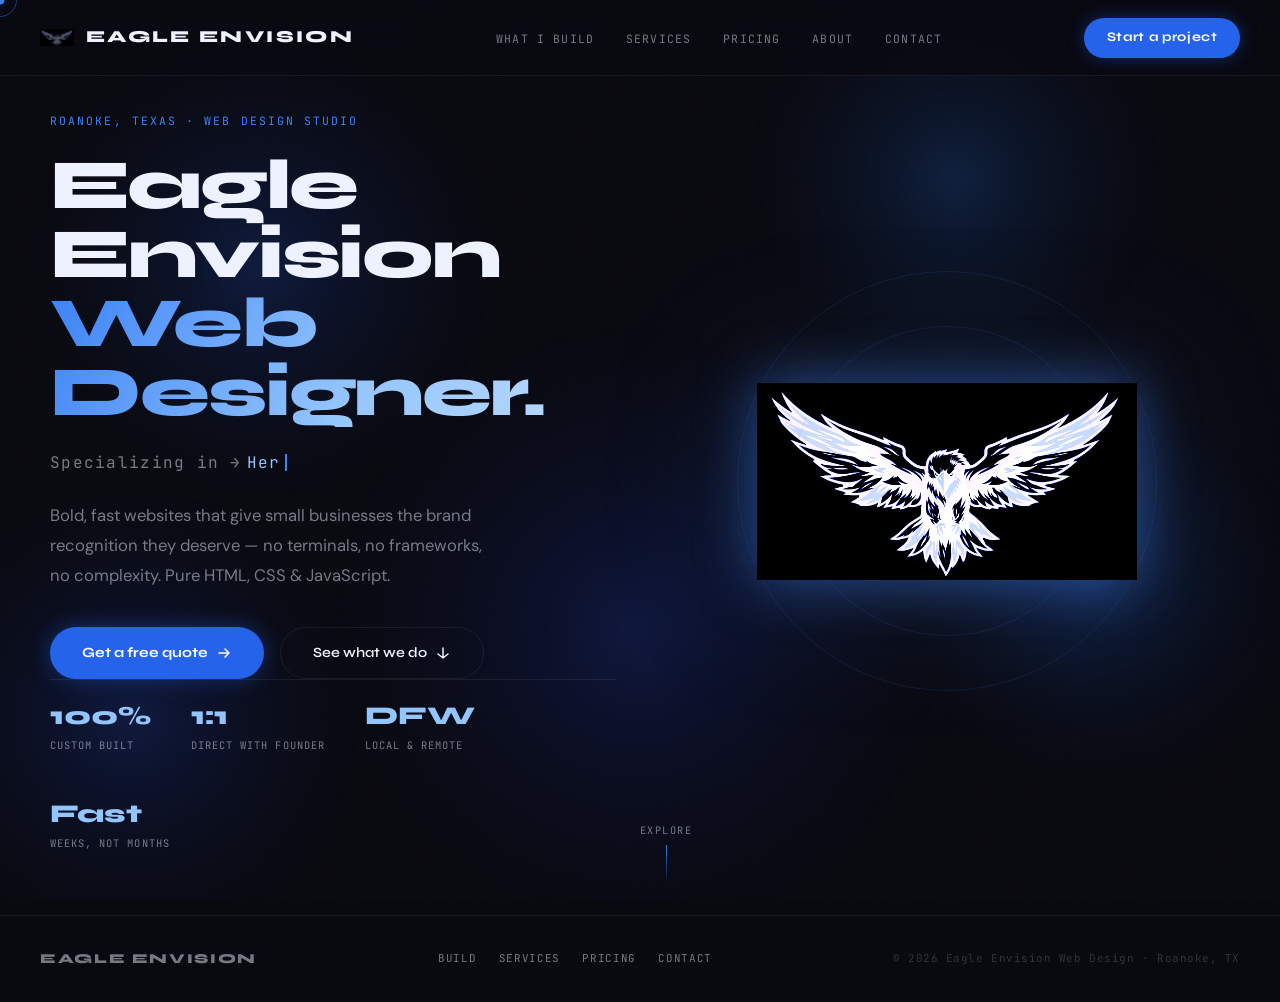
==== index.html @ 619bda9e "Add files via upload" ====
<!DOCTYPE html>
<html lang="en">
<head>
<meta charset="UTF-8"/>
<meta name="viewport" content="width=device-width,initial-scale=1.0"/>
<title>Eagle Envision · Web Design Studio · Roanoke, TX</title>
<link rel="preconnect" href="https://fonts.googleapis.com"/>
<link rel="preconnect" href="https://fonts.gstatic.com" crossorigin/>
<link href="https://fonts.googleapis.com/css2?family=Syne:wght@400;600;700;800&family=DM+Sans:wght@300;400;500&family=JetBrains+Mono:wght@400;500&display=swap" rel="stylesheet"/>
<link rel="stylesheet" href="styles.css"/>
<style>
/* ─── HERO ─────────────────────────────────────────────── */
.hero-page {
  min-height: 100vh;
  display: flex; align-items: center;
  padding: 7rem 2.5rem 4rem;
  position: relative; overflow: hidden;
}
.hero-inner {
  max-width: 1180px; margin: 0 auto; width: 100%;
  display: grid; grid-template-columns: 1fr 1fr;
  gap: 3rem; align-items: center;
}

.hero-tag {
  font-family: var(--font-mono); font-size: .72rem;
  letter-spacing: .18em; color: var(--blue-bright);
  text-transform: uppercase; margin-bottom: 1.3rem;
  opacity: 0; animation: fadeUp .8s .3s forwards;
}

.hero-headline {
  font-family: var(--font-head);
  font-size: clamp(3rem,5.5vw,5.5rem);
  font-weight: 800; line-height: .98; letter-spacing: -.03em;
  margin-bottom: 1.4rem;
  opacity: 0; animation: fadeUp .8s .45s forwards;
}

.hero-headline .line-1 { display: block; color: var(--white); }
.hero-headline .line-2 { display: block; color: var(--white); }
.hero-headline .line-3 {
  display: block;
  background: linear-gradient(120deg,#3B82F6 0%,#93C5FD 55%,#BFDBFE 100%);
  -webkit-background-clip: text; -webkit-text-fill-color: transparent; background-clip: text;
}

/* Typewriter */
.typewriter-wrap {
  font-family: var(--font-mono);
  font-size: clamp(.8rem,1.3vw,1rem);
  color: var(--blue-light);
  letter-spacing: .08em; margin-bottom: 1.6rem;
  min-height: 1.6em;
  opacity: 0; animation: fadeUp .8s .6s forwards;
  display: flex; align-items: center; gap: .3rem;
}
.typewriter-prefix { color: var(--muted); }
.typewriter-text { }
.typewriter-cursor {
  display: inline-block; width: 2px; height: 1.1em;
  background: var(--blue-bright); vertical-align: middle;
  animation: blink .75s step-end infinite;
}
@keyframes blink { 0%,100%{opacity:1;} 50%{opacity:0;} }

.hero-sub {
  font-size: clamp(.9rem,1.3vw,1.05rem); color: var(--muted);
  line-height: 1.8; max-width: 440px; margin-bottom: 2.3rem;
  opacity: 0; animation: fadeUp .8s .75s forwards;
}
.hero-btns {
  display: flex; gap: 1rem; flex-wrap: wrap;
  opacity: 0; animation: fadeUp .8s .9s forwards;
}

/* Eagle visual */
.hero-eagle-wrap {
  display: flex; flex-direction: column; align-items: center;
  justify-content: center; gap: 2rem;
  opacity: 0; animation: eagleIn 1.2s .55s forwards;
}
.eagle-glow-ring {
  position: relative;
  display: flex; align-items: center; justify-content: center;
}
.eagle-orbit {
  position: absolute;
  border: 1px solid rgba(59,130,246,.12);
  border-radius: 50%; animation: spin 18s linear infinite;
}
.eagle-orbit-1 { width: 420px; height: 420px; }
.eagle-orbit-2 { width: 310px; height: 310px; animation-direction: reverse; animation-duration: 12s; }

.hero-eagle {
  width: min(380px,100%); position: relative; z-index: 1;
  mix-blend-mode: multiply;
  filter: invert(1) sepia(1) saturate(3) hue-rotate(195deg) brightness(1.15) contrast(1.05)
          drop-shadow(0 0 28px rgba(59,130,246,.5))
          drop-shadow(0 0 70px rgba(59,130,246,.18));
  animation: float 6.5s ease-in-out infinite;
}

/* Stats strip */
.hero-stats {
  display: flex; gap: 2.5rem; flex-wrap: wrap;
  opacity: 0; animation: fadeUp .8s 1.1s forwards;
  padding-top: 1rem;
  border-top: 1px solid var(--border);
}
.stat { }
.stat-val { font-family: var(--font-head); font-size: 1.6rem; font-weight: 800; color: var(--blue-light); }
.stat-lbl { font-family: var(--font-mono); font-size: .65rem; letter-spacing: .1em; color: var(--muted); text-transform: uppercase; }

/* Scroll hint */
.scroll-hint {
  position: absolute; bottom: 2rem; left: 50%;
  transform: translateX(-50%);
  display: flex; flex-direction: column; align-items: center; gap: .35rem;
  color: var(--muted); font-family: var(--font-mono); font-size: .64rem;
  letter-spacing: .14em; text-transform: uppercase;
  opacity: 0; animation: fadeUp .8s 1.5s forwards;
}
.scroll-hint .line {
  width: 1px; height: 38px;
  background: linear-gradient(to bottom, var(--blue-bright), transparent);
  animation: scrollAnim 2s ease-in-out infinite;
}
@keyframes scrollAnim { 0%,100%{opacity:.5;transform:scaleY(1);} 50%{opacity:1;transform:scaleY(.55);} }
@keyframes eagleIn { from{opacity:0;transform:scale(.82) translateY(18px);} to{opacity:1;transform:scale(1) translateY(0);} }

@media (max-width:768px) {
  .hero-inner { grid-template-columns: 1fr; text-align: center; }
  .hero-eagle-wrap { order: -1; }
  .hero-eagle { width: 240px; }
  .hero-sub, .hero-sub + * { margin-left: auto; margin-right: auto; }
  .hero-btns { justify-content: center; }
  .hero-stats { justify-content: center; }
  .eagle-orbit-1, .eagle-orbit-2 { display: none; }
}
</style>
</head>
<body>
<div class="cursor-dot" id="cursorDot"></div>
<div class="cursor-ring" id="cursorRing"></div>

<!-- PRELOADER -->
<div id="preloader">
  <p class="pre-logo">Eagle Envision</p>
  <div class="skel-wrap">
    <div class="skel skel-nav"></div>
    <div class="skel skel-h1"></div>
    <div class="skel skel-h2"></div>
    <div class="skel skel-sub"></div>
    <div class="skel-row">
      <div class="skel skel-card"></div>
      <div class="skel skel-card"></div>
      <div class="skel skel-card"></div>
    </div>
  </div>
</div>

<canvas id="blob-canvas"></canvas>

<!-- MOBILE MENU -->
<div class="mobile-menu" id="mobileMenu">
  <a href="index.html"    onclick="closeMenu()">Home</a>
  <a href="build.html"    onclick="closeMenu()">What I Build</a>
  <a href="services.html" onclick="closeMenu()">Services</a>
  <a href="pricing.html"  onclick="closeMenu()">Pricing</a>
  <a href="about.html"    onclick="closeMenu()">About</a>
  <a href="contact.html"  onclick="closeMenu()">Contact</a>
</div>

<div id="main-content">
  <!-- NAV -->
  <nav id="navbar">
    <a href="index.html" class="nav-logo">
      <img src="thelogo.png" alt="Eagle Envision Logo" />
      Eagle Envision
    </a>
    <ul class="nav-links">
      <li><a href="build.html">What I Build</a></li>
      <li><a href="services.html">Services</a></li>
      <li><a href="pricing.html">Pricing</a></li>
      <li><a href="about.html">About</a></li>
      <li><a href="contact.html">Contact</a></li>
    </ul>
    <a href="contact.html" class="btn-nav">Start a project</a>
    <button class="hamburger" id="hamburger" aria-label="Menu">
      <span></span><span></span><span></span>
    </button>
  </nav>

  <!-- HERO -->
  <section class="hero-page">
    <div class="hero-inner">
      <div>
        <div class="hero-tag">Roanoke, Texas · Web Design Studio</div>
        <h1 class="hero-headline">
          <span class="line-1">Eagle</span>
          <span class="line-2">Envision</span>
          <span class="line-3">Web Designer.</span>
        </h1>

        <div class="typewriter-wrap">
          <span class="typewriter-prefix">Specializing in →</span>
          <span class="typewriter-text" id="typewriterText"></span>
          <span class="typewriter-cursor"></span>
        </div>

        <p class="hero-sub">
          Bold, fast websites that give small businesses the brand recognition they deserve —
          no terminals, no frameworks, no complexity. Pure HTML, CSS & JavaScript.
        </p>
        <div class="hero-btns">
          <a href="contact.html" class="btn-primary">
            Get a free quote
            <svg width="16" height="16" viewBox="0 0 16 16" fill="none" stroke="currentColor" stroke-width="1.5" stroke-linecap="round" stroke-linejoin="round"><path d="M3 8h10M9 4l4 4-4 4"/></svg>
          </a>
          <a href="services.html" class="btn-ghost">
            See what we do
            <svg width="16" height="16" viewBox="0 0 16 16" fill="none" stroke="currentColor" stroke-width="1.5" stroke-linecap="round" stroke-linejoin="round"><path d="M8 3v10M3 9l5 4 5-4"/></svg>
          </a>
        </div>

        <div class="hero-stats">
          <div class="stat"><div class="stat-val">100%</div><div class="stat-lbl">Custom built</div></div>
          <div class="stat"><div class="stat-val">1:1</div><div class="stat-lbl">Direct with founder</div></div>
          <div class="stat"><div class="stat-val">DFW</div><div class="stat-lbl">Local & remote</div></div>
          <div class="stat"><div class="stat-val">Fast</div><div class="stat-lbl">Weeks, not months</div></div>
        </div>
      </div>

      <div class="hero-eagle-wrap">
        <div class="eagle-glow-ring">
          <div class="eagle-orbit eagle-orbit-1"></div>
          <div class="eagle-orbit eagle-orbit-2"></div>
          <img src="thelogo.png" alt="Eagle Envision" class="hero-eagle" />
        </div>
      </div>
    </div>
    <div class="scroll-hint"><span>explore</span><div class="line"></div></div>
  </section>

  <footer>
    <div class="footer-logo">Eagle Envision</div>
    <div class="footer-links">
      <a href="build.html">Build</a>
      <a href="services.html">Services</a>
      <a href="pricing.html">Pricing</a>
      <a href="contact.html">Contact</a>
    </div>
    <div class="footer-copy">© 2026 Eagle Envision Web Design · Roanoke, TX</div>
  </footer>
</div>

<script src="main.js"></script>
<script>
/* ─── TYPEWRITER ─────────────────────────────────────────── */
const phrases = [
  'Hero Sections',
  'Calls to Action',
  'FAQ Sections',
  'Brand Identity',
  'Local SEO',
  'Small Business Sites',
  'Personal Websites',
  'Landing Pages',
];
const el = document.getElementById('typewriterText');
let pi = 0, ci = 0, deleting = false, pause = false;

function type() {
  if (pause) { setTimeout(type, 1600); pause = false; return; }
  const phrase = phrases[pi];
  if (!deleting) {
    el.textContent = phrase.slice(0, ++ci);
    if (ci === phrase.length) { pause = true; deleting = true; }
    setTimeout(type, 75);
  } else {
    el.textContent = phrase.slice(0, --ci);
    if (ci === 0) { deleting = false; pi = (pi + 1) % phrases.length; }
    setTimeout(type, 38);
  }
}
setTimeout(type, 1200);
</script>
</body>
</html>
---- styles.css ----
/* ─── RESET & VARIABLES ─────────────────────────────────── */
*, *::before, *::after { box-sizing: border-box; margin: 0; padding: 0; }

:root {
  --bg:         #090910;
  --bg2:        #0E0E18;
  --bg3:        #13131F;
  --blue:       #1A44CC;
  --blue-mid:   #2563EB;
  --blue-bright:#3B82F6;
  --blue-light: #93C5FD;
  --blue-pale:  rgba(37,99,235,0.09);
  --blue-glow:  rgba(37,99,235,0.38);
  --white:      #EEF2FF;
  --muted:      rgba(238,242,255,0.48);
  --border:     rgba(255,255,255,0.07);
  --glass:      rgba(255,255,255,0.035);
  --radius:     18px;
  --font-head:  'Syne', sans-serif;
  --font-body:  'DM Sans', sans-serif;
  --font-mono:  'JetBrains Mono', monospace;
}

html { scroll-behavior: smooth; }

body {
  background: var(--bg);
  color: var(--white);
  font-family: var(--font-body);
  font-size: 16px;
  line-height: 1.6;
  overflow-x: hidden;
  cursor: none;
  min-height: 100vh;
}

/* ─── NOISE ─────────────────────────────────────────────── */
body::before {
  content: '';
  position: fixed; inset: 0; z-index: 1;
  pointer-events: none; opacity: .025;
  background-image: url("data:image/svg+xml,%3Csvg viewBox='0 0 256 256' xmlns='http://www.w3.org/2000/svg'%3E%3Cfilter id='n'%3E%3CfeTurbulence type='fractalNoise' baseFrequency='0.9' numOctaves='4' stitchTiles='stitch'/%3E%3C/filter%3E%3Crect width='100%25' height='100%25' filter='url(%23n)'/%3E%3C/svg%3E");
  background-size: 200px;
}

/* ─── BLOB CANVAS ───────────────────────────────────────── */
#blob-canvas {
  position: fixed; inset: 0; z-index: 0;
  width: 100%; height: 100%; pointer-events: none;
}

/* ─── MAIN WRAPPER ──────────────────────────────────────── */
#main-content { position: relative; z-index: 2; }

/* ─── CUSTOM CURSOR ─────────────────────────────────────── */
.cursor-dot {
  position: fixed; top: 0; left: 0; z-index: 9999;
  width: 9px; height: 9px; border-radius: 50%;
  background: var(--blue-bright);
  pointer-events: none; transform: translate(-50%,-50%);
  box-shadow: 0 0 12px var(--blue-glow);
  transition: opacity .2s;
}
.cursor-ring {
  position: fixed; top: 0; left: 0; z-index: 9998;
  width: 34px; height: 34px; border-radius: 50%;
  border: 1px solid rgba(59,130,246,.45);
  pointer-events: none; transform: translate(-50%,-50%);
  transition: width .18s, height .18s, border-color .18s;
}

/* ─── NAV ───────────────────────────────────────────────── */
nav {
  position: fixed; top: 0; left: 0; right: 0; z-index: 200;
  padding: 1.1rem 2.5rem;
  display: flex; align-items: center; justify-content: space-between;
  backdrop-filter: blur(20px) saturate(140%);
  background: rgba(9,9,16,.7);
  border-bottom: 1px solid var(--border);
  transition: background .3s;
}
nav.scrolled { background: rgba(9,9,16,.92); }

.nav-logo {
  font-family: var(--font-head);
  font-weight: 800; font-size: 1.05rem;
  letter-spacing: .14em; text-transform: uppercase;
  color: var(--white); text-decoration: none;
  display: flex; align-items: center; gap: .75rem;
}
.nav-logo img {
  width: 34px; height: 34px; object-fit: contain;
  mix-blend-mode: multiply;
  filter: invert(1) sepia(1) saturate(3) hue-rotate(195deg) brightness(1.2);
  transition: filter .3s;
}
.nav-logo:hover img { filter: invert(1) sepia(1) saturate(4) hue-rotate(195deg) brightness(1.5) drop-shadow(0 0 8px var(--blue-bright)); }

.nav-links { display: flex; gap: 2rem; list-style: none; }
.nav-links a {
  font-family: var(--font-mono); font-size: .72rem;
  letter-spacing: .1em; color: var(--muted);
  text-decoration: none; text-transform: uppercase;
  transition: color .2s; padding: .25rem 0;
  position: relative;
}
.nav-links a::after {
  content: ''; position: absolute; bottom: 0; left: 0; right: 0;
  height: 1px; background: var(--blue-bright);
  transform: scaleX(0); transition: transform .25s;
}
.nav-links a:hover, .nav-links a.active { color: var(--blue-light); }
.nav-links a:hover::after, .nav-links a.active::after { transform: scaleX(1); }

.btn-nav {
  font-family: var(--font-head); font-size: .82rem; font-weight: 700;
  letter-spacing: .05em; padding: .6rem 1.4rem;
  background: var(--blue-mid); color: #fff;
  border: none; border-radius: 50px; cursor: none;
  text-decoration: none;
  box-shadow: 0 0 18px var(--blue-glow);
  transition: box-shadow .25s, transform .2s, background .2s;
}
.btn-nav:hover { background: var(--blue-bright); box-shadow: 0 0 30px rgba(59,130,246,.55); transform: translateY(-1px); }

/* Hamburger */
.hamburger { display: none; flex-direction: column; gap: 5px; cursor: none; background: none; border: none; padding: 4px; }
.hamburger span { display: block; width: 22px; height: 2px; background: var(--white); border-radius: 2px; transition: transform .3s, opacity .3s, width .3s; }
.hamburger.open span:nth-child(1) { transform: translateY(7px) rotate(45deg); }
.hamburger.open span:nth-child(2) { opacity: 0; width: 0; }
.hamburger.open span:nth-child(3) { transform: translateY(-7px) rotate(-45deg); }

.mobile-menu {
  display: none; position: fixed; inset: 0; top: 68px; z-index: 199;
  background: rgba(9,9,16,.97); backdrop-filter: blur(24px);
  flex-direction: column; align-items: center; justify-content: center; gap: 2.2rem;
}
.mobile-menu.open { display: flex; }
.mobile-menu a {
  font-family: var(--font-head); font-size: clamp(1.6rem,5vw,2.4rem);
  font-weight: 800; color: var(--white); text-decoration: none;
  text-transform: uppercase; letter-spacing: .08em; transition: color .2s;
}
.mobile-menu a:hover { color: var(--blue-light); }

/* ─── PAGE WRAPPER ──────────────────────────────────────── */
.page { min-height: 100vh; padding: 8rem 2.5rem 5rem; position: relative; }
.container { max-width: 1180px; margin: 0 auto; width: 100%; }

/* ─── SECTION LABELS ────────────────────────────────────── */
.section-tag {
  font-family: var(--font-mono); font-size: .7rem;
  letter-spacing: .2em; color: var(--blue-bright);
  text-transform: uppercase; margin-bottom: .9rem;
  display: flex; align-items: center; gap: .6rem;
}
.section-tag::after { content: ''; width: 48px; height: 1px; background: var(--blue-bright); opacity: .35; }

.section-title {
  font-family: var(--font-head); font-size: clamp(2rem,4vw,3.2rem);
  font-weight: 800; line-height: 1.08; letter-spacing: -.02em; margin-bottom: 1rem;
}
.section-sub { font-size: 1rem; color: var(--muted); max-width: 520px; line-height: 1.8; margin-bottom: 3.5rem; }

/* ─── GLASS CARD ────────────────────────────────────────── */
.glass {
  background: var(--glass);
  backdrop-filter: blur(14px);
  border: 1px solid var(--border);
  border-radius: var(--radius);
}

/* ─── BUTTONS ───────────────────────────────────────────── */
.btn-primary {
  font-family: var(--font-head); font-size: .88rem; font-weight: 700;
  padding: .85rem 2rem; border-radius: 50px;
  background: var(--blue-mid); color: #fff; border: none; cursor: none;
  text-decoration: none; display: inline-flex; align-items: center; gap: .5rem;
  box-shadow: 0 0 22px var(--blue-glow);
  transition: all .25s;
}
.btn-primary:hover { background: var(--blue-bright); box-shadow: 0 0 38px rgba(59,130,246,.6); transform: translateY(-2px); }

.btn-ghost {
  font-family: var(--font-head); font-size: .88rem; font-weight: 600;
  padding: .85rem 2rem; border-radius: 50px;
  background: transparent; color: var(--white);
  border: 1px solid var(--border); cursor: none;
  text-decoration: none; display: inline-flex; align-items: center; gap: .5rem;
  backdrop-filter: blur(8px); transition: all .25s;
}
.btn-ghost:hover { border-color: rgba(59,130,246,.45); background: var(--blue-pale); transform: translateY(-2px); }

/* ─── REVEAL ANIMATION ──────────────────────────────────── */
.reveal { opacity: 0; transform: translateY(28px); transition: opacity .7s ease, transform .7s ease; }
.reveal.visible { opacity: 1; transform: translateY(0); }

/* ─── ICON BOXES ────────────────────────────────────────── */
.icon-box {
  width: 44px; height: 44px; border-radius: 12px;
  background: var(--blue-pale);
  border: 1px solid rgba(59,130,246,.22);
  display: flex; align-items: center; justify-content: center;
  margin-bottom: 1.2rem; flex-shrink: 0;
  box-shadow: 0 0 12px rgba(59,130,246,.12);
  transition: box-shadow .3s;
}
.icon-box svg { width: 20px; height: 20px; stroke: var(--blue-light); fill: none; stroke-width: 1.6; stroke-linecap: round; stroke-linejoin: round; }

/* ─── BADGE ─────────────────────────────────────────────── */
.badge {
  display: inline-flex; align-items: center; gap: .4rem;
  font-family: var(--font-mono); font-size: .7rem;
  padding: .3rem .8rem; background: rgba(59,130,246,.1);
  border: 1px solid rgba(59,130,246,.22);
  border-radius: 50px; color: var(--blue-light);
  letter-spacing: .06em; text-transform: uppercase;
}
.badge .dot { width: 6px; height: 6px; border-radius: 50%; background: #22c55e; box-shadow: 0 0 6px #22c55e; }

/* ─── FOOTER ─────────────────────────────────────────────── */
footer {
  padding: 2rem 2.5rem;
  background: var(--bg);
  border-top: 1px solid var(--border);
  display: flex; align-items: center; justify-content: space-between; flex-wrap: wrap; gap: 1rem;
  position: relative; z-index: 2;
}
.footer-logo { font-family: var(--font-head); font-size: .85rem; font-weight: 800; letter-spacing: .12em; text-transform: uppercase; color: var(--muted); }
.footer-copy { font-family: var(--font-mono); font-size: .68rem; color: rgba(238,242,255,.18); letter-spacing: .05em; }
.footer-links { display: flex; gap: 1.4rem; }
.footer-links a { font-family: var(--font-mono); font-size: .68rem; color: var(--muted); text-decoration: none; letter-spacing: .06em; text-transform: uppercase; transition: color .2s; }
.footer-links a:hover { color: var(--blue-light); }

/* ─── PRELOADER ─────────────────────────────────────────── */
#preloader {
  position: fixed; inset: 0; z-index: 9000;
  background: var(--bg);
  display: flex; flex-direction: column; align-items: center; justify-content: center; gap: 1.8rem;
  transition: opacity .5s ease, visibility .5s;
}
#preloader.hidden { opacity: 0; visibility: hidden; }
.pre-logo { font-family: var(--font-head); font-size: 1.3rem; font-weight: 800; letter-spacing: .18em; color: var(--blue-bright); text-transform: uppercase; animation: pulse-text 1.4s ease-in-out infinite; }
.skel-wrap { width: min(680px,90vw); display: flex; flex-direction: column; gap: .9rem; }
.skel { border-radius: 8px; background: linear-gradient(90deg,#12122a 25%,#1a1a3a 50%,#12122a 75%); background-size: 200% 100%; animation: shimmer 1.6s infinite; }
.skel-nav { height: 42px; }
.skel-h1  { height: 72px; width: 70%; }
.skel-h2  { height: 72px; width: 50%; }
.skel-sub { height: 16px; width: 55%; }
.skel-row { display: flex; gap: 1rem; }
.skel-card { height: 110px; flex: 1; border-radius: 14px; }
@keyframes shimmer { 0% { background-position: -200% 0; } 100% { background-position: 200% 0; } }
@keyframes pulse-text { 0%,100% { opacity: .4; } 50% { opacity: 1; } }
@keyframes fadeUp { from { opacity:0; transform:translateY(26px); } to { opacity:1; transform:translateY(0); } }
@keyframes float { 0%,100% { transform: translateY(0); } 50% { transform: translateY(-16px); } }
@keyframes spin  { to { transform: rotate(360deg); } }

/* ─── RESPONSIVE ─────────────────────────────────────────── */
@media (max-width: 768px) {
  nav { padding: 1rem 1.4rem; }
  .nav-links, .btn-nav { display: none; }
  .hamburger { display: flex; }
  .page { padding: 7rem 1.4rem 4rem; }
  footer { flex-direction: column; align-items: flex-start; gap: .8rem; }
}
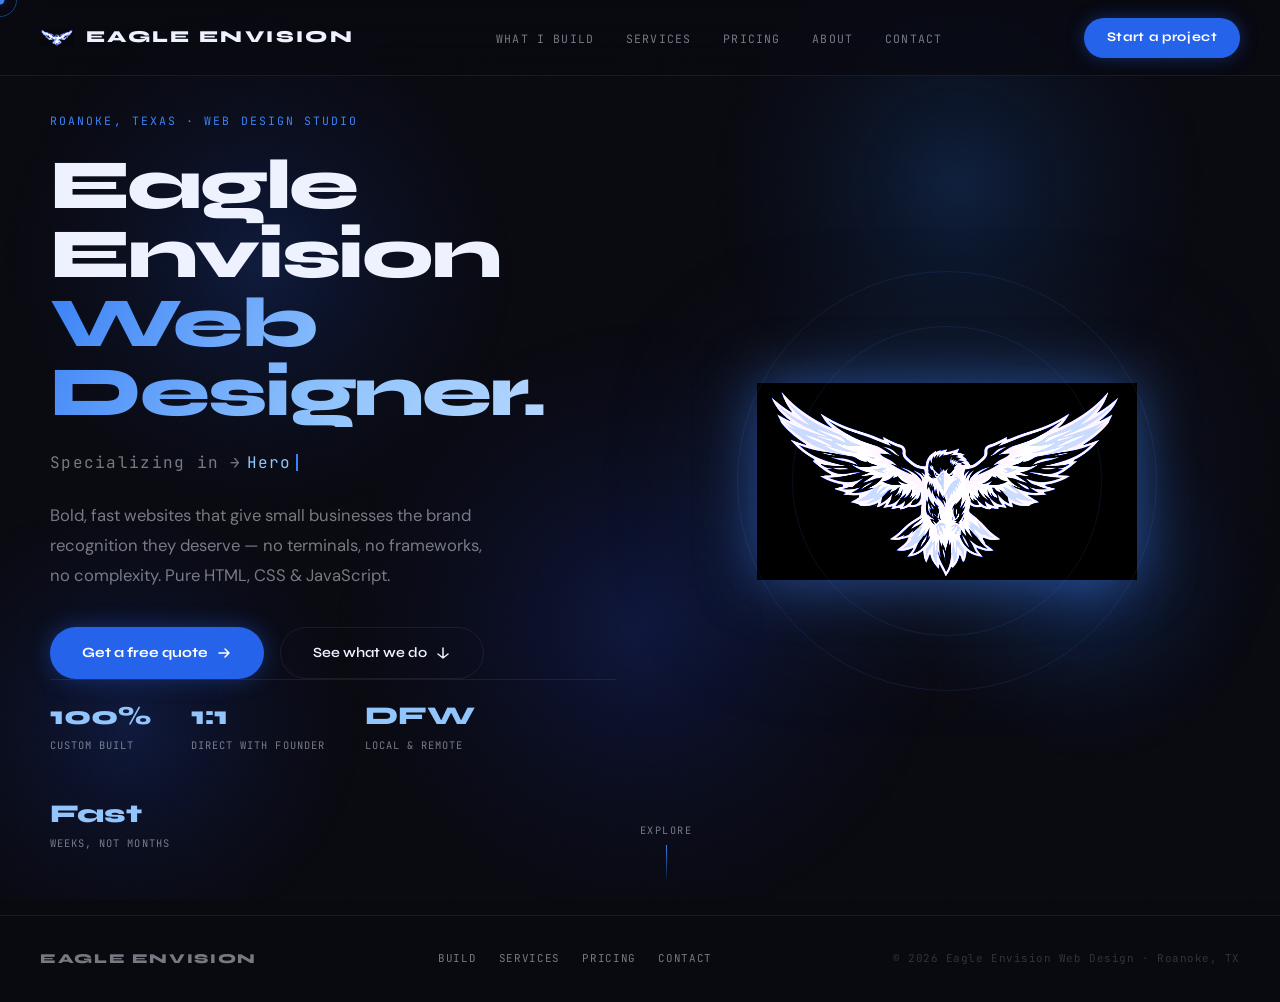
==== commit fb2f35b3: "Add files via upload" ====
--- a/index.html
+++ b/index.html
@@ -94,7 +94,7 @@
 
 .hero-eagle {
   width: min(380px,100%); position: relative; z-index: 1;
-  mix-blend-mode: multiply;
+  mix-blend-mode: screen;
   filter: invert(1) sepia(1) saturate(3) hue-rotate(195deg) brightness(1.15) contrast(1.05)
           drop-shadow(0 0 28px rgba(59,130,246,.5))
           drop-shadow(0 0 70px rgba(59,130,246,.18));
--- a/styles.css
+++ b/styles.css
@@ -90,7 +90,7 @@
 }
 .nav-logo img {
   width: 34px; height: 34px; object-fit: contain;
-  mix-blend-mode: multiply;
+  mix-blend-mode: screen;
   filter: invert(1) sepia(1) saturate(3) hue-rotate(195deg) brightness(1.2);
   transition: filter .3s;
 }
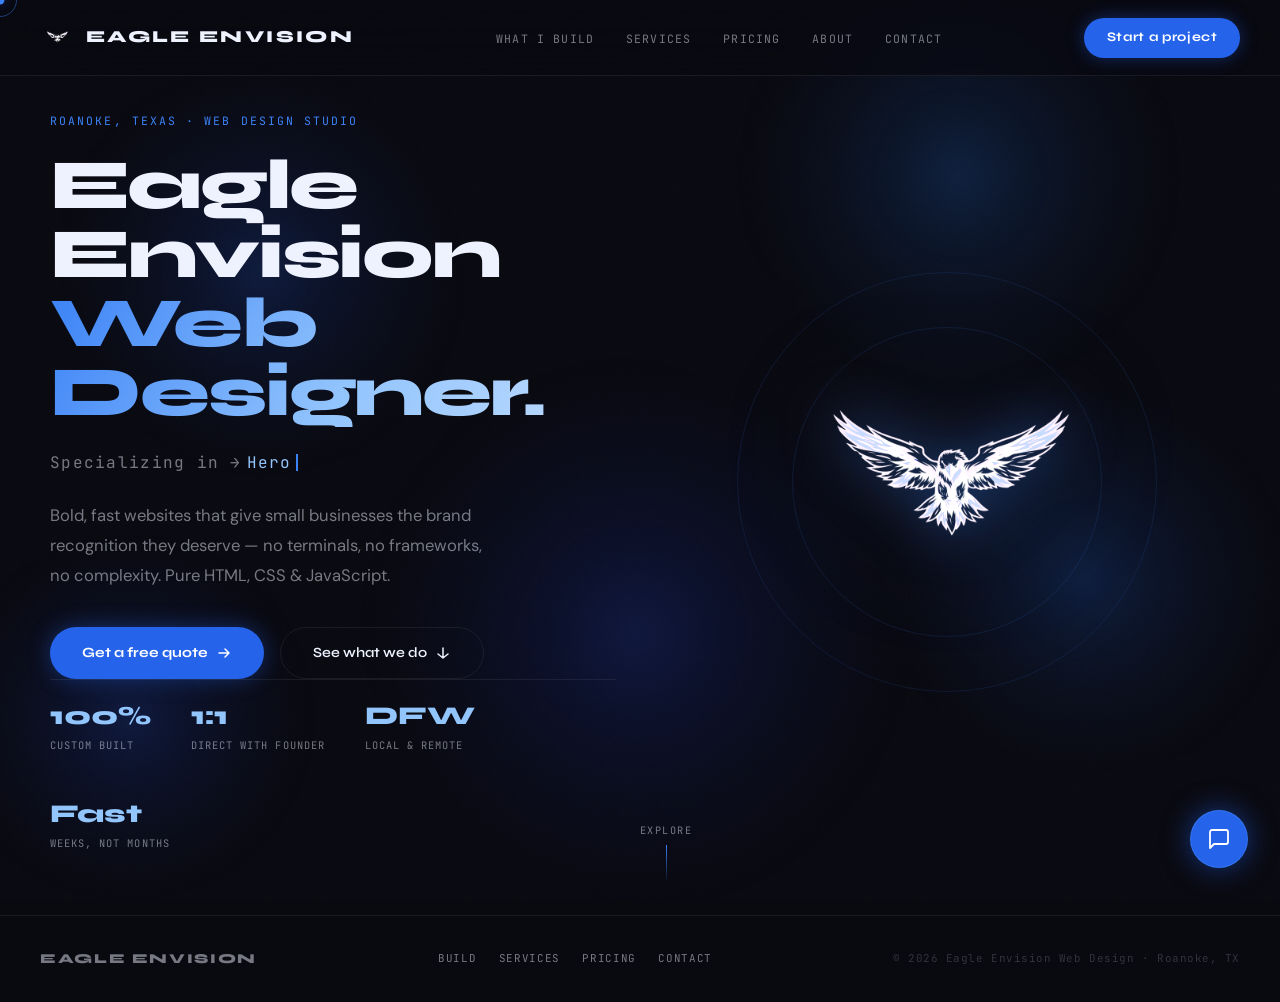
==== commit 766408b6: "Update index.html" ====
--- a/index.html
+++ b/index.html
@@ -256,7 +256,8 @@
 </div>
 
 <script src="main.js"></script>
-<script>
+<script src="chatbot.js"></script>
+  <script>
 /* ─── TYPEWRITER ─────────────────────────────────────────── */
 const phrases = [
   'Hero Sections',
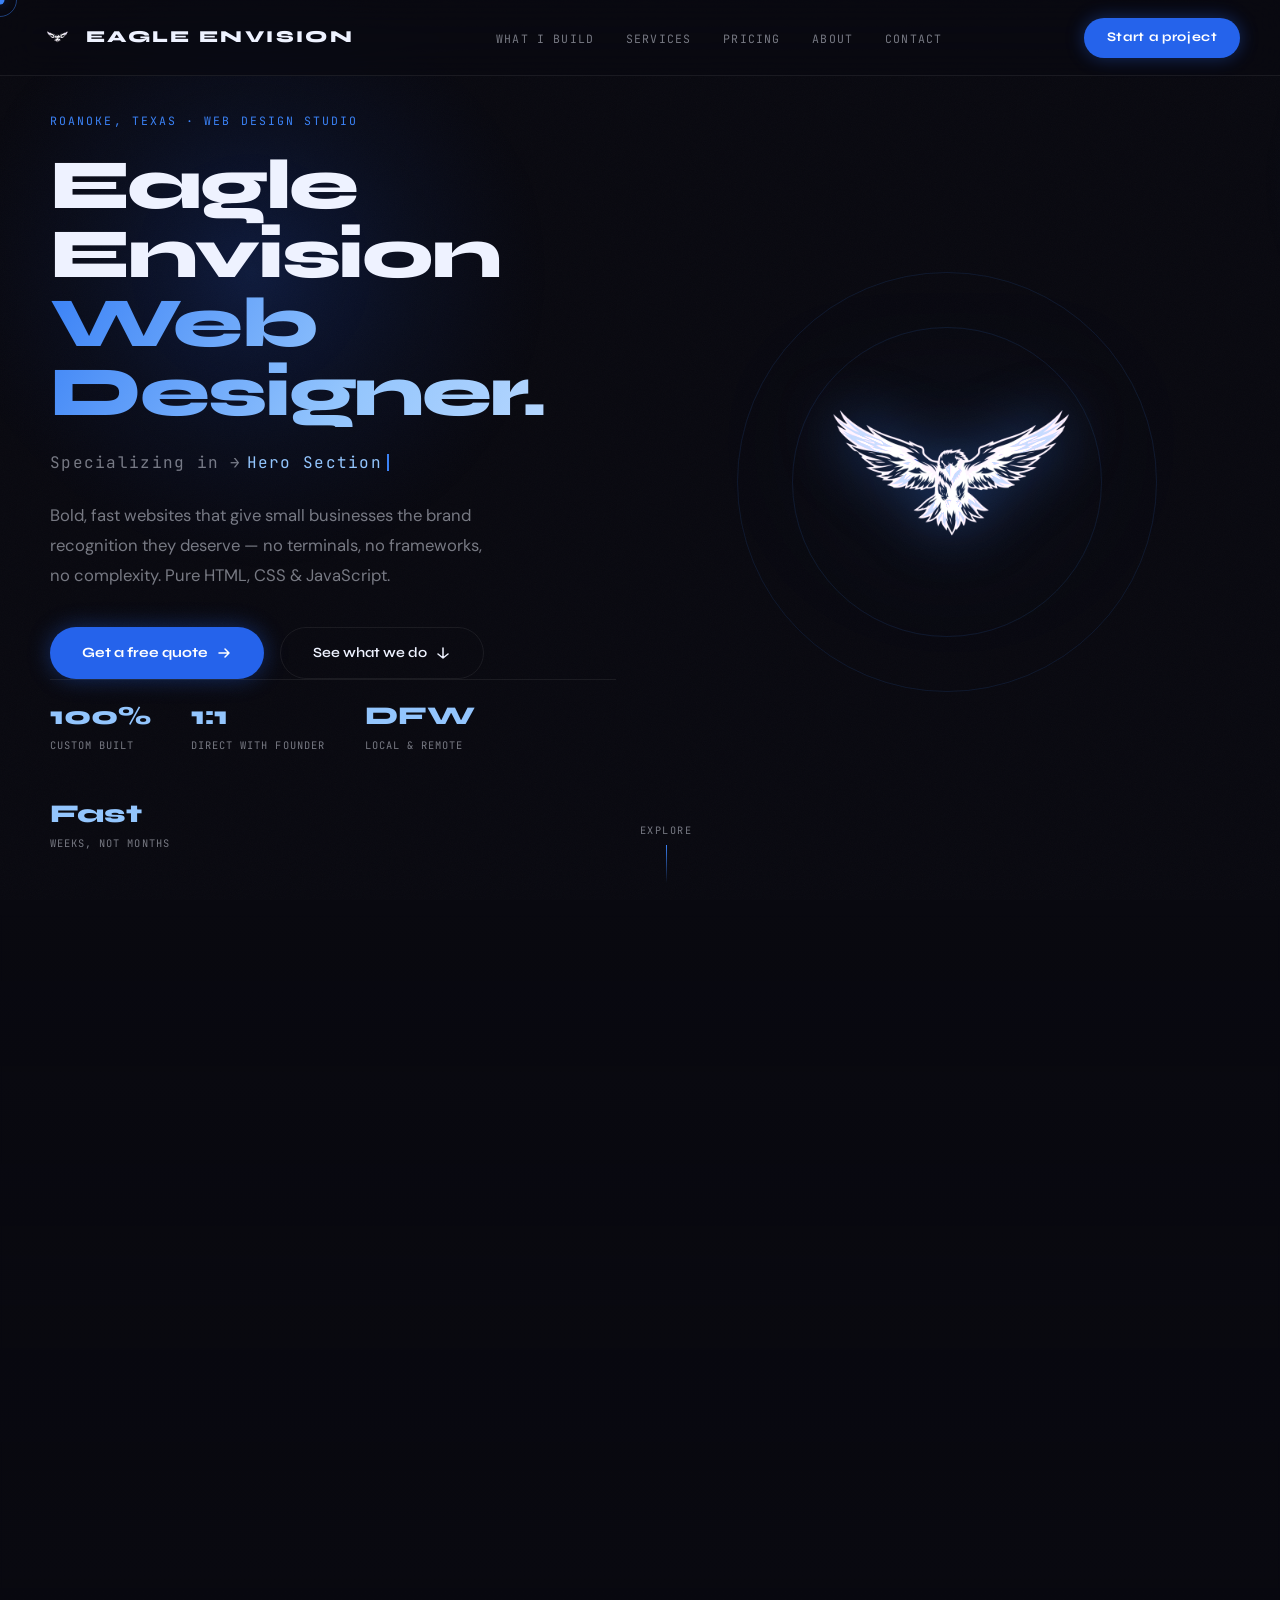
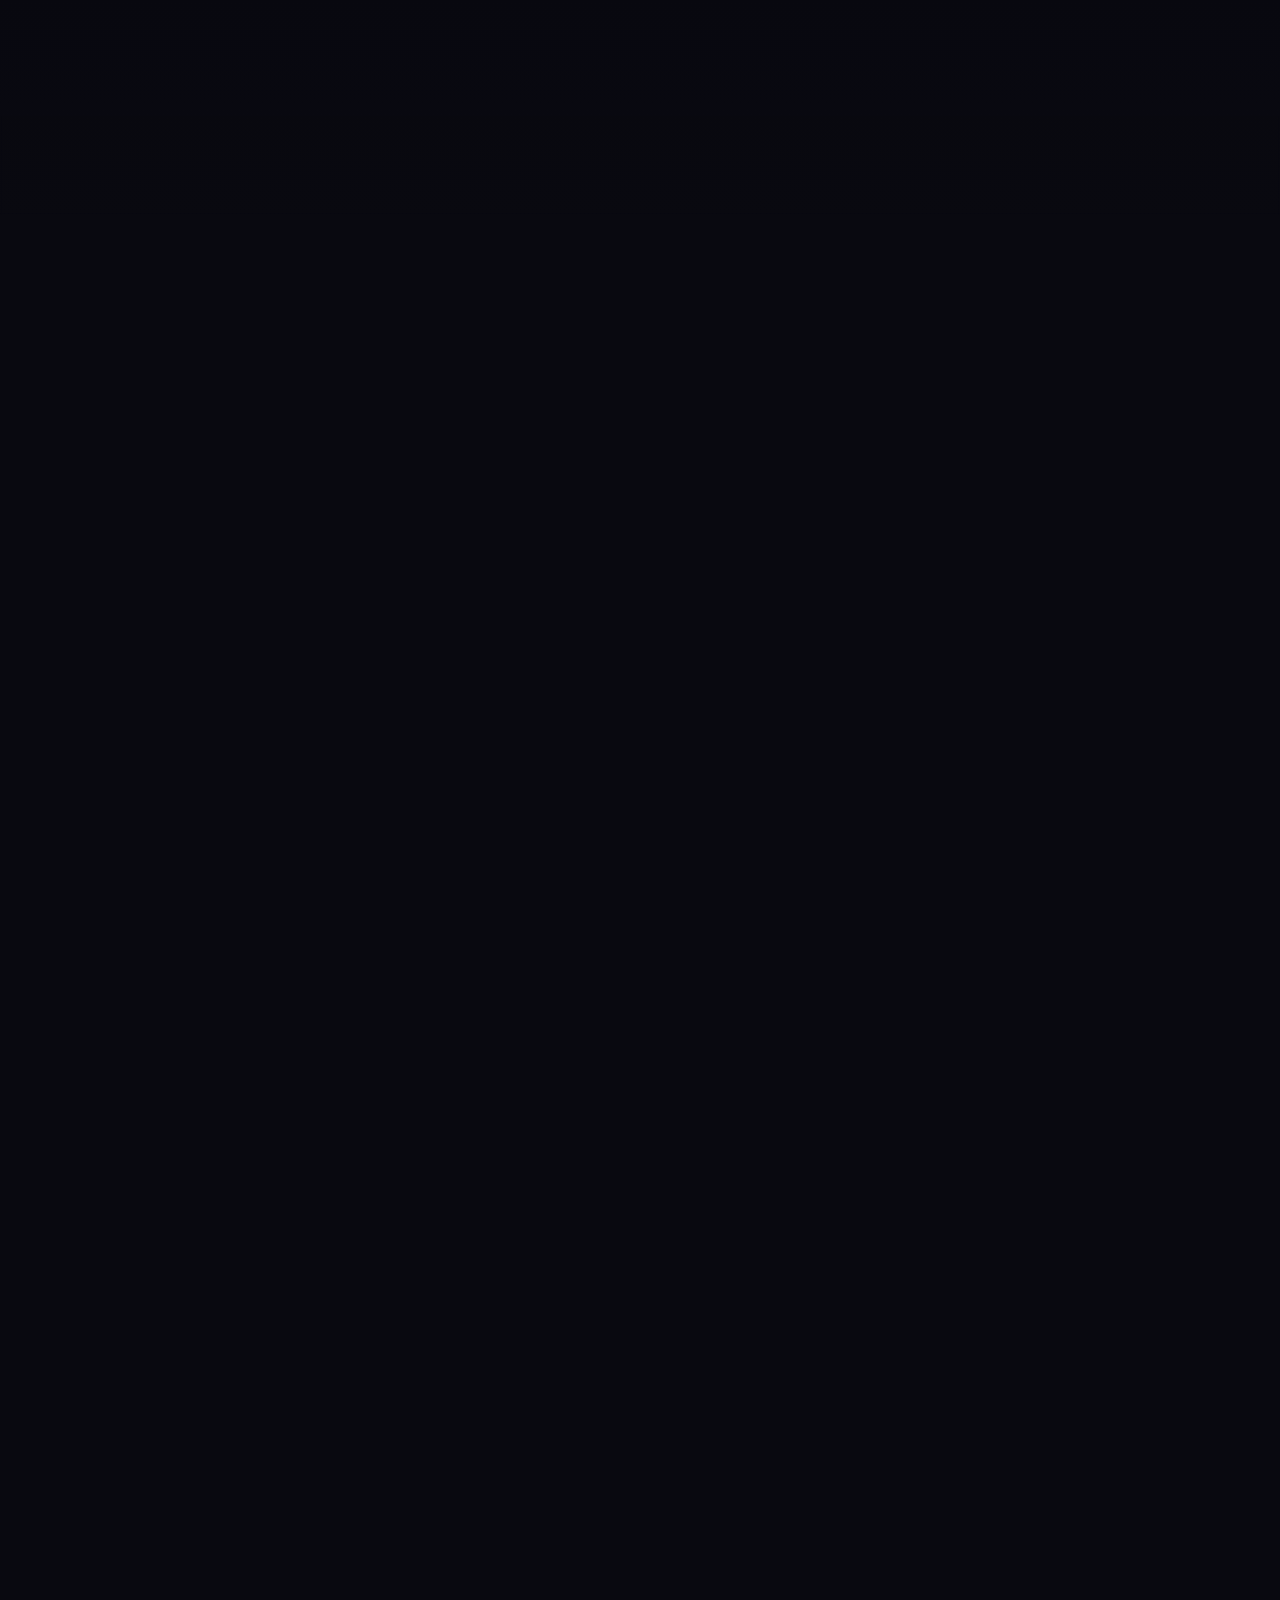
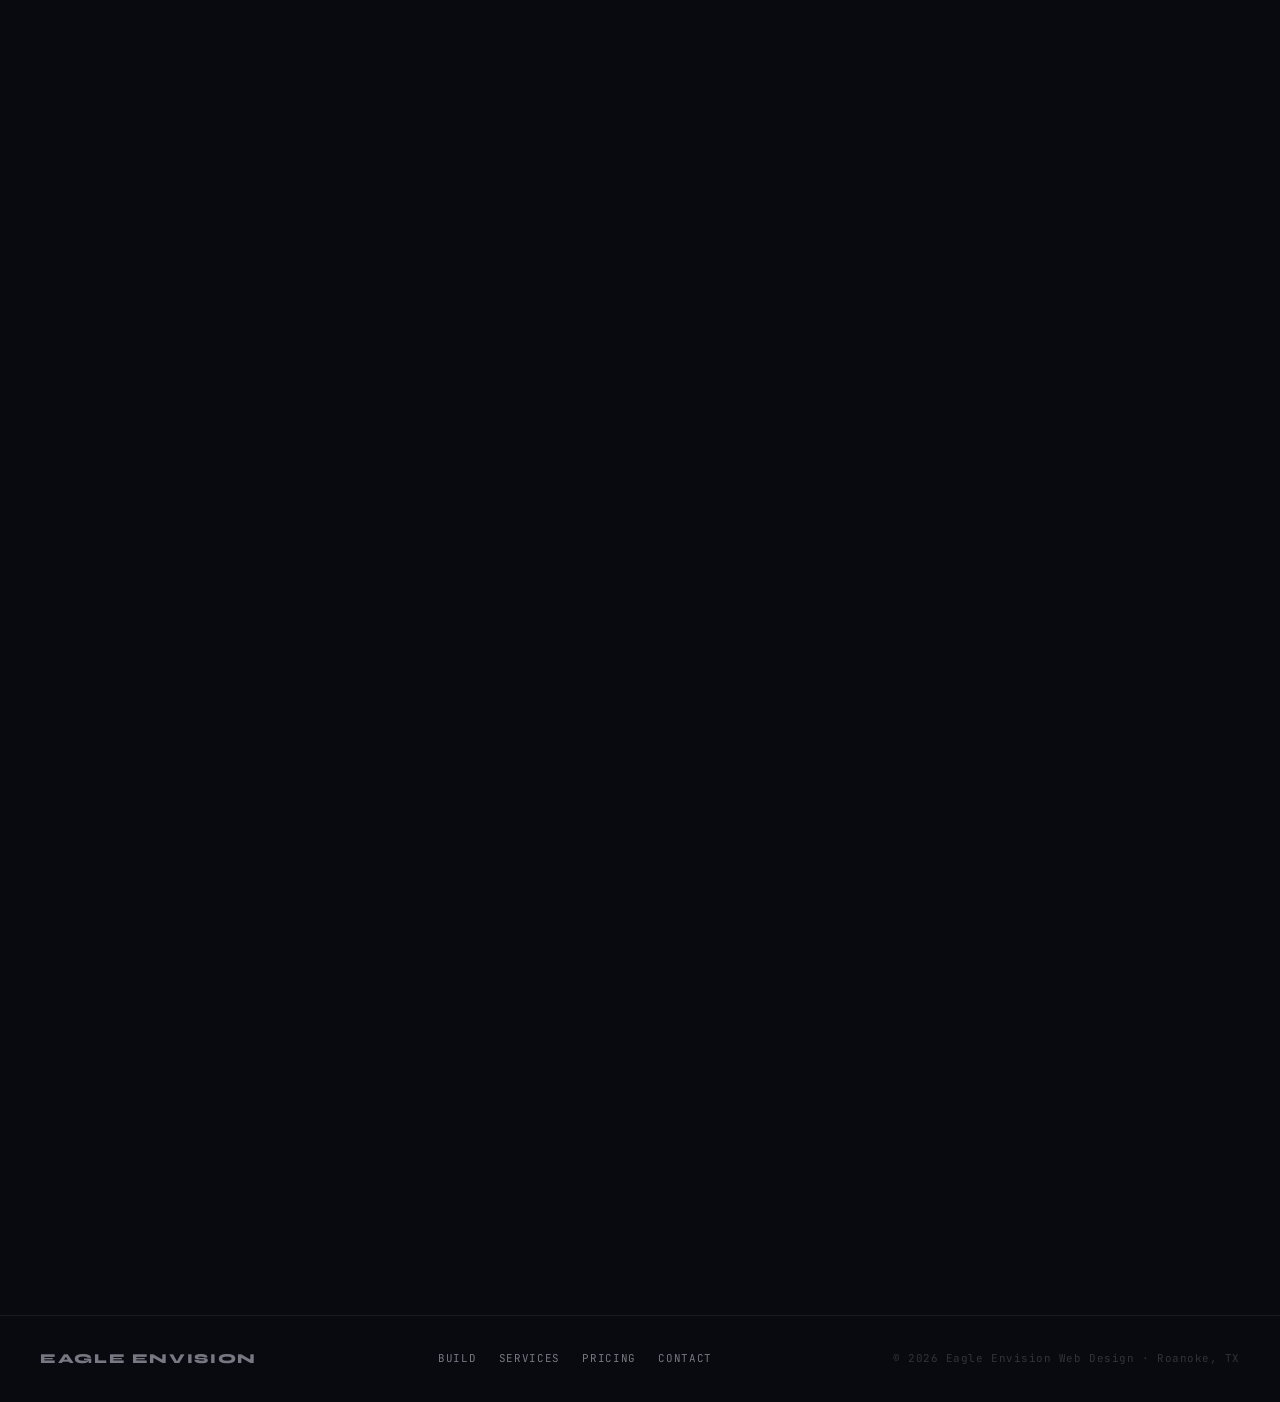
==== commit 01131e2a: "Add files via upload" ====
--- a/index.html
+++ b/index.html
@@ -137,6 +137,89 @@
   .hero-btns { justify-content: center; }
   .hero-stats { justify-content: center; }
   .eagle-orbit-1, .eagle-orbit-2 { display: none; }
+}
+
+/* ─── SCROLL VIDEO ──────────────────────────────────────── */
+#video-scroll-section {
+  height: 400vh;
+  position: relative;
+}
+#video-sticky {
+  position: sticky;
+  top: 0;
+  height: 100vh;
+  width: 100%;
+  overflow: hidden;
+}
+#scrub-video {
+  position: absolute;
+  inset: 0;
+  width: 100%;
+  height: 100%;
+  object-fit: cover;
+  z-index: 0;
+}
+#video-overlay {
+  position: absolute;
+  inset: 0;
+  z-index: 2;
+  display: flex;
+  align-items: center;
+  justify-content: center;
+  background: linear-gradient(
+    to bottom,
+    rgba(9,9,16,.55) 0%,
+    rgba(9,9,16,.3) 40%,
+    rgba(9,9,16,.55) 100%
+  );
+  backdrop-filter: blur(1px);
+}
+#video-overlay-inner {
+  text-align: center;
+  max-width: 720px;
+  padding: 2rem;
+  opacity: 0;
+  transform: translateY(30px);
+  transition: opacity .7s ease, transform .7s ease;
+}
+#video-overlay-inner.visible {
+  opacity: 1;
+  transform: translateY(0);
+}
+#video-headline {
+  font-family: var(--font-head);
+  font-size: clamp(2rem, 4.5vw, 3.8rem);
+  font-weight: 800;
+  line-height: 1.1;
+  letter-spacing: -.02em;
+  color: var(--white);
+  margin-bottom: 1.2rem;
+  text-shadow: 0 2px 30px rgba(0,0,0,.6);
+}
+.vid-grad {
+  background: linear-gradient(120deg, #3B82F6, #93C5FD);
+  -webkit-background-clip: text;
+  -webkit-text-fill-color: transparent;
+  background-clip: text;
+}
+#video-sub {
+  font-size: clamp(.95rem, 1.4vw, 1.1rem);
+  color: rgba(238,242,255,.75);
+  line-height: 1.8;
+  max-width: 520px;
+  margin: 0 auto;
+  text-shadow: 0 1px 12px rgba(0,0,0,.5);
+}
+#video-progress-bar {
+  position: absolute;
+  bottom: 0;
+  left: 0;
+  height: 2px;
+  width: 0%;
+  background: linear-gradient(to right, #2563EB, #93C5FD);
+  z-index: 3;
+  transition: width .05s linear;
+  box-shadow: 0 0 8px rgba(59,130,246,.6);
 }
 </style>
 </head>
@@ -243,6 +326,28 @@
     <div class="scroll-hint"><span>explore</span><div class="line"></div></div>
   </section>
 
+  <!-- ── SCROLL VIDEO SECTION ──────────────────────────── -->
+  <div id="video-scroll-section">
+    <div id="video-sticky">
+      <video
+        id="scrub-video"
+        src="explodingkeyboard.mp4"
+        muted
+        playsinline
+        preload="auto"
+      ></video>
+      <div id="video-overlay">
+        <div id="video-overlay-inner">
+          <div class="section-tag" style="justify-content:center; margin-bottom:1rem;">The Spark</div>
+          <h2 id="video-headline">Sometimes you just need<br>to <span class="vid-grad">blow it all up</span><br>and start fresh.</h2>
+          <p id="video-sub">That's what Eagle Envision does for your online presence — scraps the template, ignores the noise, and builds something worth remembering.</p>
+          <a href="contact.html" class="btn-primary" style="margin-top:1.8rem">Start fresh with me →</a>
+        </div>
+      </div>
+      <div id="video-progress-bar"></div>
+    </div>
+  </div>
+
   <footer>
     <div class="footer-logo">Eagle Envision</div>
     <div class="footer-links">
@@ -256,8 +361,7 @@
 </div>
 
 <script src="main.js"></script>
-<script src="chatbot.js"></script>
-  <script>
+<script>
 /* ─── TYPEWRITER ─────────────────────────────────────────── */
 const phrases = [
   'Hero Sections',
@@ -287,5 +391,61 @@
 }
 setTimeout(type, 1200);
 </script>
+
+<script>
+/* ─── VIDEO SCRUBBER ─────────────────────────────────────── */
+(function () {
+  const section  = document.getElementById('video-scroll-section');
+  const video    = document.getElementById('scrub-video');
+  const overlay  = document.getElementById('video-overlay-inner');
+  const bar      = document.getElementById('video-progress-bar');
+
+  if (!section || !video) return;
+
+  let duration = 0;
+  video.addEventListener('loadedmetadata', () => { duration = video.duration; });
+  // Force load
+  video.load();
+
+  let ticking = false;
+
+  window.addEventListener('scroll', () => {
+    if (!ticking) {
+      requestAnimationFrame(update);
+      ticking = true;
+    }
+  });
+
+  function update() {
+    ticking = false;
+    if (!duration) return;
+
+    const rect      = section.getBoundingClientRect();
+    const sectionH  = section.offsetHeight;
+    const viewH     = window.innerHeight;
+
+    // progress 0→1 across the sticky scroll range
+    const scrolled  = -rect.top;
+    const scrollMax = sectionH - viewH;
+    const progress  = Math.min(Math.max(scrolled / scrollMax, 0), 1);
+
+    // Scrub video
+    const target = progress * duration;
+    if (Math.abs(video.currentTime - target) > 0.04) {
+      video.currentTime = target;
+    }
+
+    // Progress bar
+    bar.style.width = (progress * 100) + '%';
+
+    // Fade in overlay text once scrolling starts
+    if (progress > 0.05 && progress < 0.92) {
+      overlay.classList.add('visible');
+    } else {
+      overlay.classList.remove('visible');
+    }
+  }
+})();
+</script>
 </body>
 </html>
